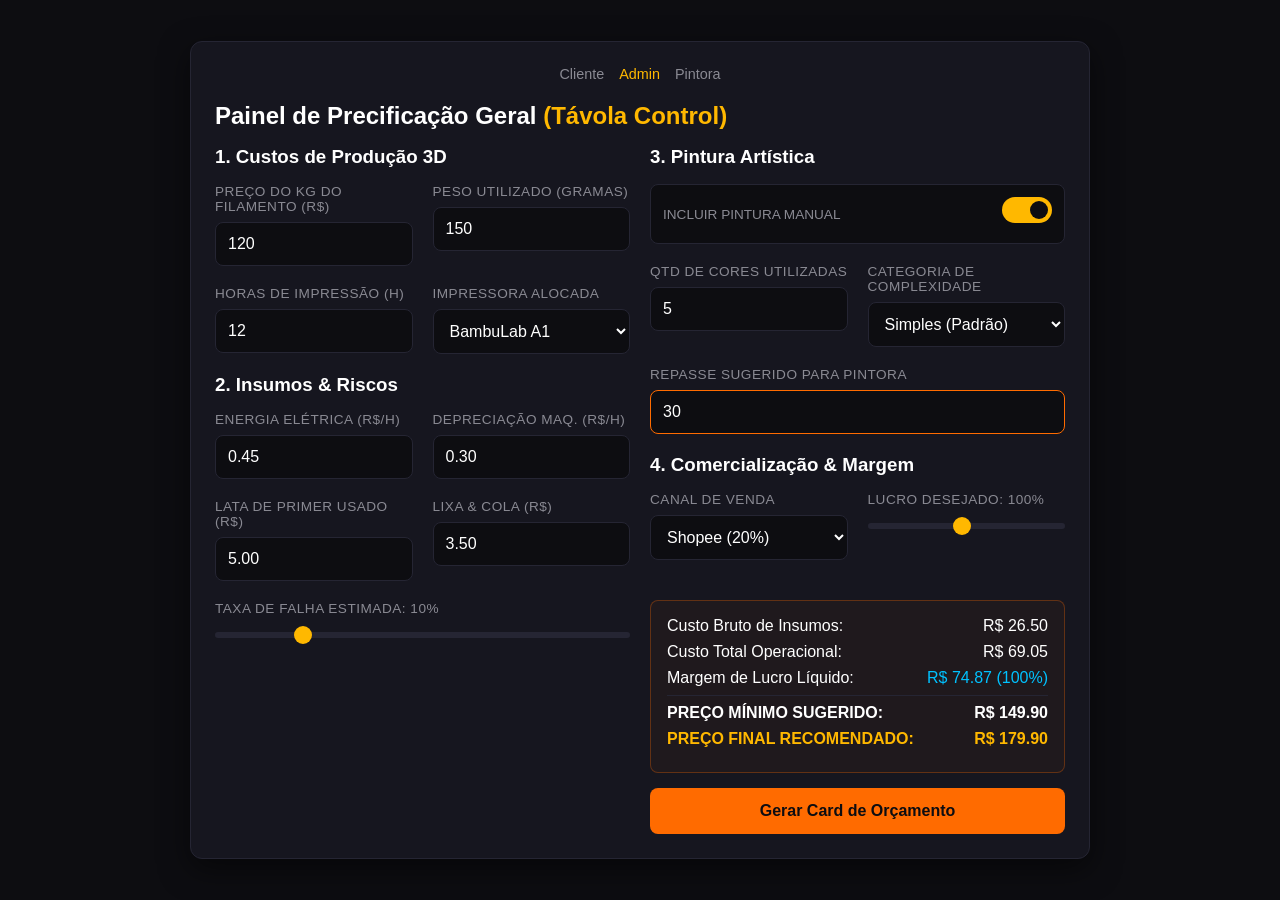
==== admin.html @ cf7ef10f "Criação da Loja (com IA)" ====
<!DOCTYPE html>
<html lang="pt-BR">
<head>
    <meta charset="UTF-8">
    <meta name="viewport" content="width=device-width, initial-scale=1.0">
    <title>TPS - Backoffice Admin</title>
    <link rel="stylesheet" href="css/style.css">
</head>
<body class="admin-page">
    <div class="container">
        <div class="nav-links">
            <a href="index.html">Cliente</a>
            <a href="admin.html" class="active">Admin</a>
            <a href="painter.html">Pintora</a>
        </div>
        
        <h2>Painel de Precificação Geral <span class="accent-text">(Távola Control)</span></h2>
        
        <div class="grid-2col">
            <div>
                <h3>1. Custos de Produção 3D</h3>
                <div class="grid-2col">
                    <div class="form-group">
                        <label>Preço do kg do Filamento (R$)</label>
                        <input type="number" id="filamentPrice" value="120" step="0.01">
                    </div>
                    <div class="form-group">
                        <label>Peso Utilizado (gramas)</label>
                        <input type="number" id="weightUsed" value="150">
                    </div>
                </div>
                <div class="grid-2col">
                    <div class="form-group">
                        <label>Horas de Impressão (h)</label>
                        <input type="number" id="printHours" value="12">
                    </div>
                    <div class="form-group">
                        <label>Impressora Alocada</label>
                        <select id="printerType">
                            <option value="BambuLab A1">BambuLab A1</option>
                            <option value="Ender 3">Ender 3</option>
                            <option value="K1">K1 Max</option>
                            <option value="Outra">Outra</option>
                        </select>
                    </div>
                </div>

                <h3>2. Insumos & Riscos</h3>
                <div class="grid-2col">
                    <div class="form-group">
                        <label>Energia Elétrica (R$/h)</label>
                        <input type="number" id="energyCost" value="0.45" step="0.01">
                    </div>
                    <div class="form-group">
                        <label>Depreciação Maq. (R$/h)</label>
                        <input type="number" id="wearCost" value="0.30" step="0.01">
                    </div>
                </div>
                <div class="grid-2col">
                    <div class="form-group">
                        <label>Lata de Primer Usado (R$)</label>
                        <input type="number" id="primerCost" value="5.00" step="0.01">
                    </div>
                    <div class="form-group">
                        <label>Lixa & Cola (R$)</label>
                        <input type="number" id="consumablesCost" value="3.50" step="0.01">
                    </div>
                </div>
                <div class="form-group">
                    <label id="failLabel">Taxa de Falha Estimada: 10%</label>
                    <input type="range" id="failRate" min="0" max="50" value="10">
                </div>
            </div>

            <div>
                <h3>3. Pintura Artística</h3>
                <div class="form-group toggle-container">
                    <span style="font-size:0.85rem; color: var(--text-muted); text-transform: uppercase;">Incluir Pintura Manual</span>
                    <label class="switch">
                        <input type="checkbox" id="adminPaintToggle" checked>
                        <span class="slider"></span>
                    </label>
                </div>
                <div id="adminPaintSection">
                    <div class="grid-2col">
                        <div class="form-group">
                            <label>Qtd de Cores Utilizadas</label>
                            <input type="number" id="colorCount" value="5">
                        </div>
                        <div class="form-group">
                            <label>Categoria de Complexidade</label>
                            <select id="adminPaintCategory">
                                <option value="simples">Simples (Padrão)</option>
                                <option value="media">Média</option>
                                <option value="premium">Premium</option>
                                <option value="ultra">Ultra Detalhada</option>
                            </select>
                        </div>
                    </div>
                    <div class="form-group">
                        <label>Repasse sugerido para Pintora</label>
                        <input type="number" id="painterPayout" value="30" style="border-color: var(--secondary-color);">
                    </div>
                </div>

                <h3>4. Comercialização & Margem</h3>
                <div class="grid-2col">
                    <div class="form-group">
                        <label>Canal de Venda</label>
                        <select id="marketplace">
                            <option value="shopee">Shopee (20%)</option>
                            <option value="instagram">Instagram (0%)</option>
                            <option value="mercado_livre">Mercado Livre (15%)</option>
                        </select>
                    </div>
                    <div class="form-group">
                        <label id="profitLabel">Lucro Desejado: 100%</label>
                        <input type="range" id="profitMargin" min="10" max="200" value="100">
                    </div>
                </div>

                <div class="result-card" style="background: rgba(255, 107, 0, 0.04); border-color: rgba(255, 107, 0, 0.3);">
                    <div class="price-row"><span>Custo Bruto de Insumos:</span><span id="calcCostBruto">R$ 0,00</span></div>
                    <div class="price-row"><span>Custo Total Operacional:</span><span id="calcCostTotal">R$ 0,00</span></div>
                    <div class="price-row"><span>Margem de Lucro Líquido:</span><span id="calcLucroLiquido" style="color: #00C2FF;">R$ 0,00</span></div>
                    <hr style="border: 0; border-top: 1px solid var(--border-color); margin: 8px 0;">
                    <div class="price-row" style="font-weight:bold;"><span>PREÇO MÍNIMO SUGERIDO:</span><span id="adminPriceMin">R$ 0,00</span></div>
                    <div class="price-row" style="font-weight:bold; color: var(--primary-color);"><span>PREÇO FINAL RECOMENDADO:</span><span id="adminPriceRec">R$ 0,00</span></div>
                </div>

                <button class="btn-main" id="btnGenSummary" style="background: var(--secondary-color);">Gerar Card de Orçamento</button>
            </div>
        </div>

        <div class="result-card" id="summaryCard" style="display:none; margin-top:24px; background: var(--bg-color);">
            <h4 style="margin-bottom:8px; border-bottom: 1px solid var(--border-color); padding-bottom:4px;">📋 Resumo Prontinho para o Cliente</h4>
            <div id="summaryText" style="font-family: monospace; white-space: pre-wrap; font-size:0.9rem; color: var(--text-muted);"></div>
            <button class="btn-main" id="btnCopyClip" style="background: #252533; color: white;">Copiar para WhatsApp</button>
        </div>
    </div>

    <script src="js/storage.js"></script>
    <script src="js/admin.js"></script>
</body>
</html>
---- css/style.css ----
:root {
    --bg-color: #0D0D11;
    --surface-color: #16161F;
    --surface-hover: #1E1E2A;
    --primary-color: #FFB800;
    --primary-hover: #E0A200;
    --secondary-color: #FF6B00;
    --text-main: #FFFFFF;
    --text-muted: #8A8A93;
    --border-color: #252533;
    --radius: 12px;
    --transition: all 0.3s ease;
}

* {
    margin: 0;
    padding: 0;
    box-sizing: border-box;
    font-family: 'Segoe UI', Roboto, Helvetica, Arial, sans-serif;
}

body {
    background-color: var(--bg-color);
    color: var(--text-main);
    padding: 20px;
    display: flex;
    justify-content: center;
    align-items: center;
    min-height: 100vh;
}

.container {
    width: 100%;
    max-width: 480px;
    background: var(--surface-color);
    border: 1px solid var(--border-color);
    border-radius: var(--radius);
    padding: 24px;
    box-shadow: 0 10px 30px rgba(0,0,0,0.5);
}

body.admin-page .container {
    max-width: 900px;
}

h1, h2, h3 {
    color: var(--text-main);
    margin-bottom: 16px;
    font-weight: 600;
}

.accent-text {
    color: var(--primary-color);
}

.form-group {
    margin-bottom: 20px;
}

label {
    display: block;
    font-size: 0.85rem;
    color: var(--text-muted);
    margin-bottom: 8px;
    text-transform: uppercase;
    letter-spacing: 0.5px;
}

input[type="text"], input[type="number"], select, textarea {
    width: 100%;
    background: var(--bg-color);
    border: 1px solid var(--border-color);
    color: var(--text-main);
    padding: 12px;
    border-radius: 8px;
    font-size: 1rem;
    transition: var(--transition);
}

input:focus, select:focus, textarea:focus {
    outline: none;
    border-color: var(--primary-color);
    box-shadow: 0 0 8px rgba(255, 184, 0, 0.2);
}

.toggle-container {
    display: flex;
    align-items: center;
    justify-content: space-between;
    background: var(--bg-color);
    padding: 12px;
    border-radius: 8px;
    border: 1px solid var(--border-color);
}

.switch {
    position: relative;
    display: inline-block;
    width: 50px;
    height: 26px;
}

.switch input { 
    opacity: 0;
    width: 0;
    height: 0;
}

.slider {
    position: absolute;
    cursor: pointer;
    top: 0; left: 0; right: 0; bottom: 0;
    background-color: #252533;
    transition: .4s;
    border-radius: 34px;
}

.slider:before {
    position: absolute;
    content: "";
    height: 18px;
    width: 18px;
    left: 4px;
    bottom: 4px;
    background-color: var(--text-muted);
    transition: .4s;
    border-radius: 50%;
}

input:checked + .slider {
    background-color: var(--primary-color);
}

input:checked + .slider:before {
    transform: translateX(24px);
    background-color: var(--bg-color);
}

input[type="range"] {
    -webkit-appearance: none;
    width: 100%;
    background: transparent;
}

input[type="range"]::-webkit-slider-runnable-track {
    width: 100%;
    height: 6px;
    background: var(--border-color);
    border-radius: 3px;
}

input[type="range"]::-webkit-slider-thumb {
    -webkit-appearance: none;
    height: 18px;
    width: 18px;
    border-radius: 50%;
    background: var(--primary-color);
    cursor: pointer;
    margin-top: -6px;
    transition: var(--transition);
}

input[type="range"]::-webkit-slider-thumb:hover {
    transform: scale(1.2);
}

.btn-grid {
    display: grid;
    grid-template-columns: repeat(2, 1fr);
    gap: 10px;
}

.grid-btn {
    background: var(--bg-color);
    border: 1px solid var(--border-color);
    color: var(--text-main);
    padding: 12px;
    border-radius: 8px;
    cursor: pointer;
    transition: var(--transition);
    font-weight: 500;
}

.grid-btn.active, .grid-btn:hover {
    border-color: var(--primary-color);
    background: rgba(255, 184, 0, 0.05);
    color: var(--primary-color);
}

.checkbox-group {
    display: grid;
    grid-template-columns: repeat(2, 1fr);
    gap: 10px;
}

.checkbox-label {
    display: flex;
    align-items: center;
    gap: 8px;
    cursor: pointer;
    text-transform: none;
    color: var(--text-main);
}

.image-preview-box {
    width: 100%;
    height: 150px;
    border: 2px dashed var(--border-color);
    border-radius: 8px;
    display: flex;
    align-items: center;
    justify-content: center;
    overflow: hidden;
    margin-top: 8px;
    background: var(--bg-color);
}

.image-preview-box img {
    width: 100%;
    height: 100%;
    object-fit: cover;
}

.result-card {
    background: rgba(255, 184, 0, 0.03);
    border: 1px solid rgba(255, 184, 0, 0.2);
    border-radius: 8px;
    padding: 16px;
    margin-top: 20px;
}

.price-row {
    display: flex;
    justify-content: space-between;
    margin-bottom: 8px;
}

.price-large {
    font-size: 1.5rem;
    font-weight: bold;
    color: var(--primary-color);
}

.btn-main {
    width: 100%;
    background: var(--primary-color);
    color: var(--bg-color);
    border: none;
    padding: 14px;
    border-radius: 8px;
    font-weight: bold;
    font-size: 1rem;
    cursor: pointer;
    transition: var(--transition);
    display: flex;
    align-items: center;
    justify-content: center;
    gap: 8px;
    margin-top: 15px;
}

.btn-main:hover {
    background: var(--primary-hover);
    transform: translateY(-2px);
}

.nav-links {
    display: flex;
    justify-content: center;
    gap: 15px;
    margin-bottom: 20px;
}

.nav-links a {
    color: var(--text-muted);
    text-decoration: none;
    font-size: 0.9rem;
    transition: var(--transition);
}

.nav-links a:hover, .nav-links a.active {
    color: var(--primary-color);
}

.grid-2col {
    display: grid;
    grid-template-columns: 1fr 1fr;
    gap: 20px;
}

@media(max-width: 768px) {
    .grid-2col { grid-template-columns: 1fr; }
}
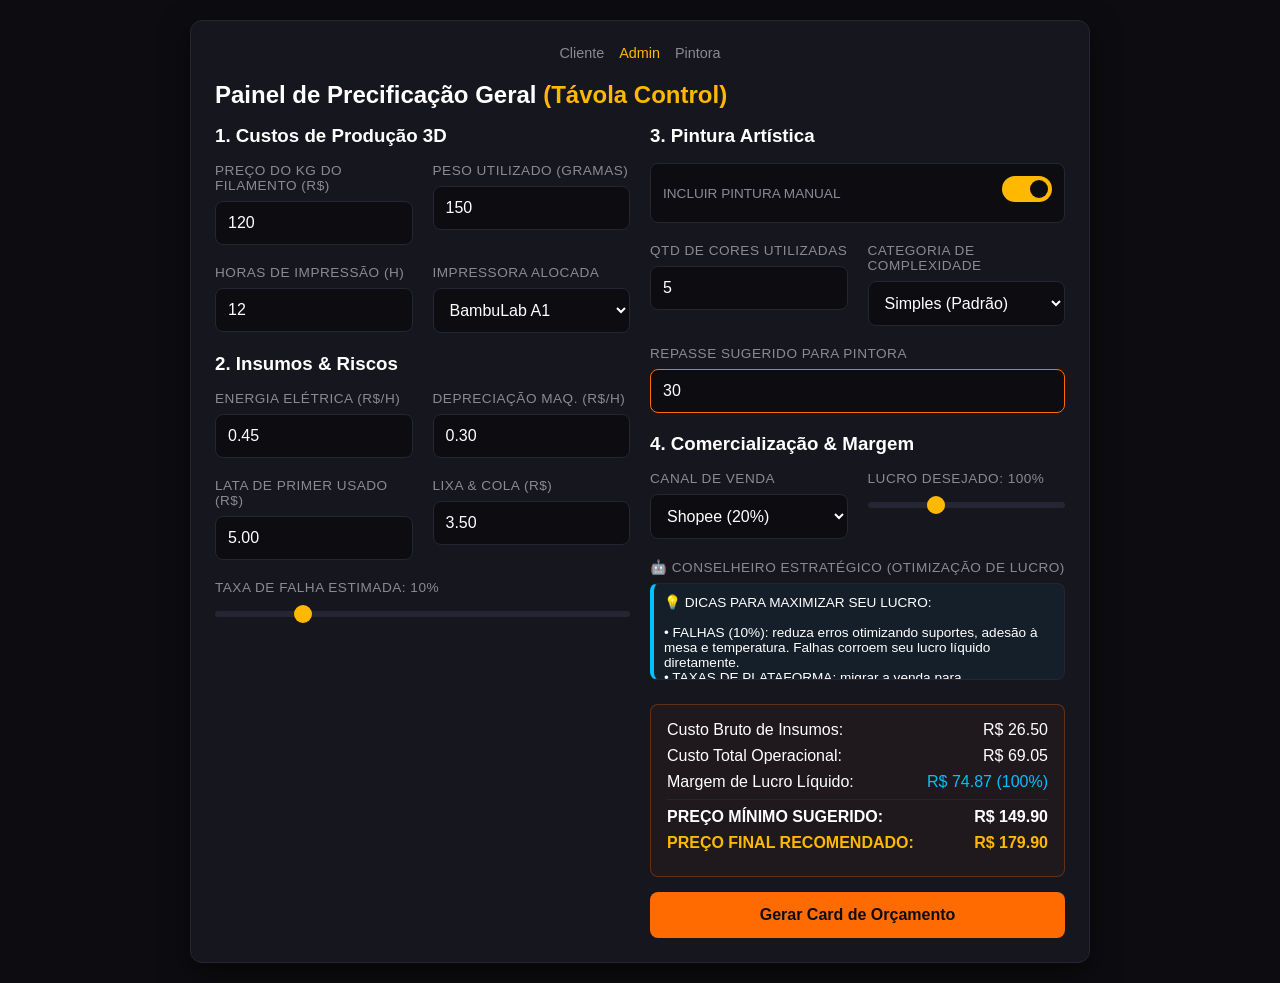
==== commit e614d478: "Ajuste: ÇLado da artista" ====
--- a/admin.html
+++ b/admin.html
@@ -115,8 +115,13 @@
                     </div>
                     <div class="form-group">
                         <label id="profitLabel">Lucro Desejado: 100%</label>
-                        <input type="range" id="profitMargin" min="10" max="200" value="100">
+                        <input type="range" id="profitMargin" min="0" max="300" step="5" value="100">
                     </div>
+                </div>
+
+                <div class="form-group">
+                    <label>🤖 Conselheiro Estratégico (Otimização de Lucro)</label>
+                    <textarea id="aiAdviceBox" rows="5" readonly style="background: rgba(0, 194, 255, 0.05); border-left: 4px solid #00C2FF; font-size: 0.85rem; padding: 10px; color: var(--text-color); resize: none;">Carregando recomendações de margem...</textarea>
                 </div>
 
                 <div class="result-card" style="background: rgba(255, 107, 0, 0.04); border-color: rgba(255, 107, 0, 0.3);">
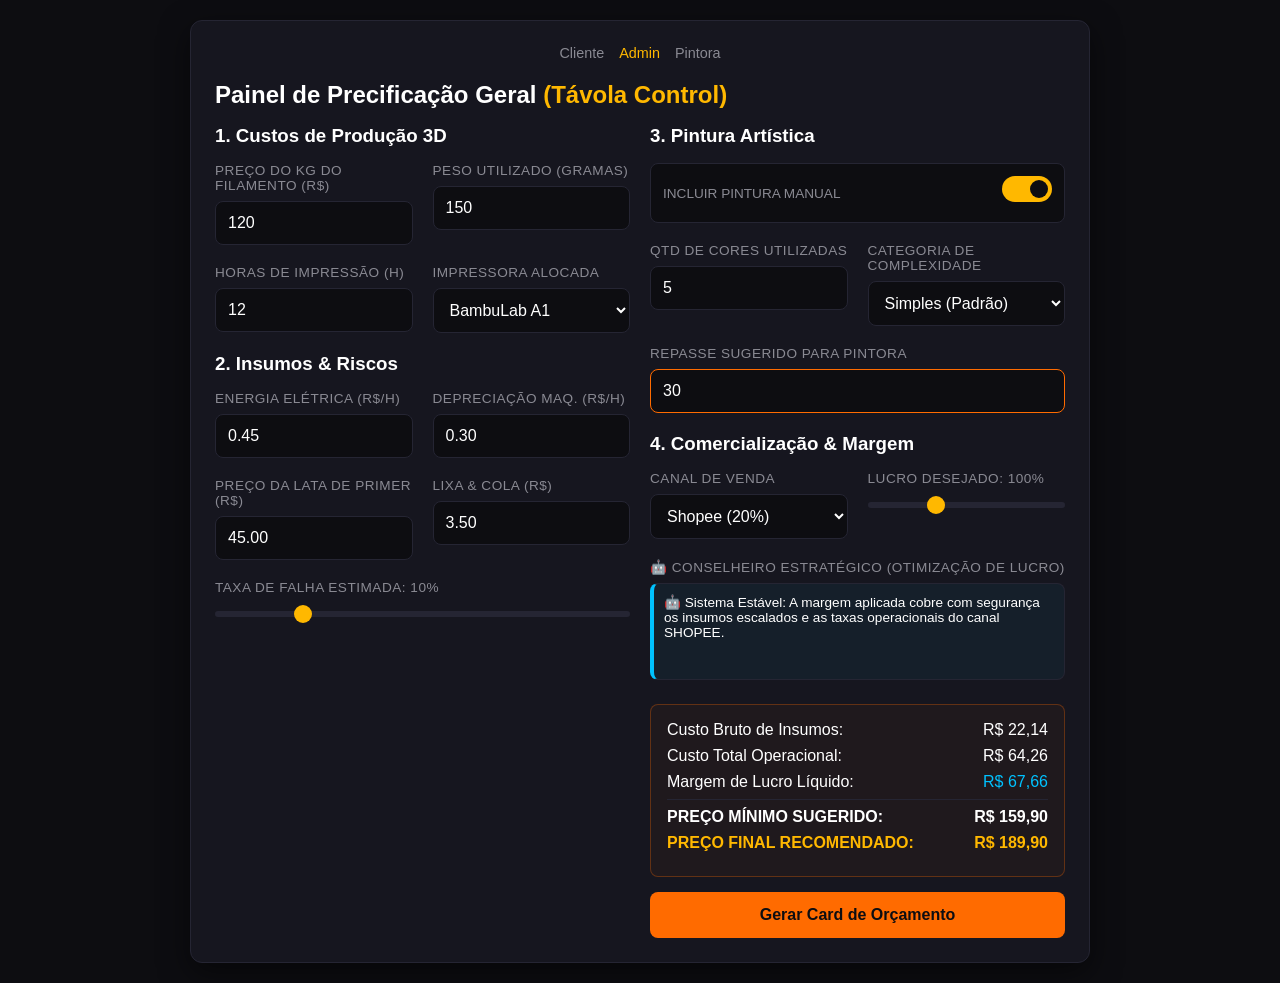
==== commit eb760a30: "Ajuste na precificação da Shopee" ====
--- a/admin.html
+++ b/admin.html
@@ -58,8 +58,8 @@
                 </div>
                 <div class="grid-2col">
                     <div class="form-group">
-                        <label>Lata de Primer Usado (R$)</label>
-                        <input type="number" id="primerCost" value="5.00" step="0.01">
+                        <label>Preço da Lata de Primer (R$)</label>
+                        <input type="number" id="primerCanPrice" value="45.00" step="0.01">
                     </div>
                     <div class="form-group">
                         <label>Lixa & Cola (R$)</label>
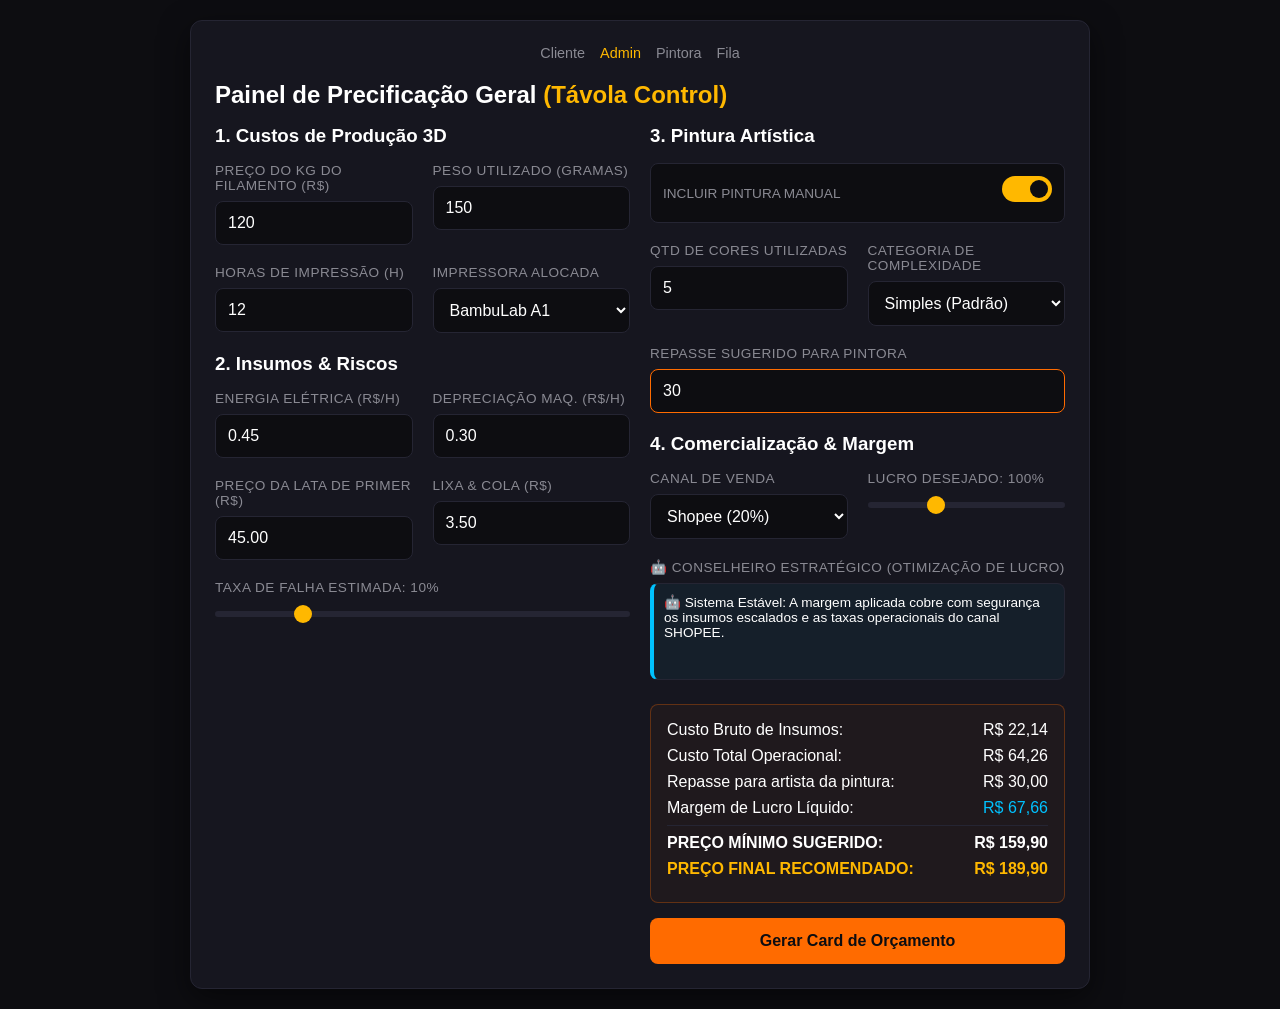
==== commit ce9f153d: "Adição da Fila de impressão" ====
--- a/admin.html
+++ b/admin.html
@@ -12,6 +12,7 @@
             <a href="index.html">Cliente</a>
             <a href="admin.html" class="active">Admin</a>
             <a href="painter.html">Pintora</a>
+            <a href="queue.html">Fila</a>
         </div>
         
         <h2>Painel de Precificação Geral <span class="accent-text">(Távola Control)</span></h2>
@@ -127,6 +128,7 @@
                 <div class="result-card" style="background: rgba(255, 107, 0, 0.04); border-color: rgba(255, 107, 0, 0.3);">
                     <div class="price-row"><span>Custo Bruto de Insumos:</span><span id="calcCostBruto">R$ 0,00</span></div>
                     <div class="price-row"><span>Custo Total Operacional:</span><span id="calcCostTotal">R$ 0,00</span></div>
+                    <div class="price-row" id="painterFeeRow" style="display:none;"><span>Repasse para artista da pintura:</span><span id="calcPainterFee">R$ 0,00</span></div>
                     <div class="price-row"><span>Margem de Lucro Líquido:</span><span id="calcLucroLiquido" style="color: #00C2FF;">R$ 0,00</span></div>
                     <hr style="border: 0; border-top: 1px solid var(--border-color); margin: 8px 0;">
                     <div class="price-row" style="font-weight:bold;"><span>PREÇO MÍNIMO SUGERIDO:</span><span id="adminPriceMin">R$ 0,00</span></div>
